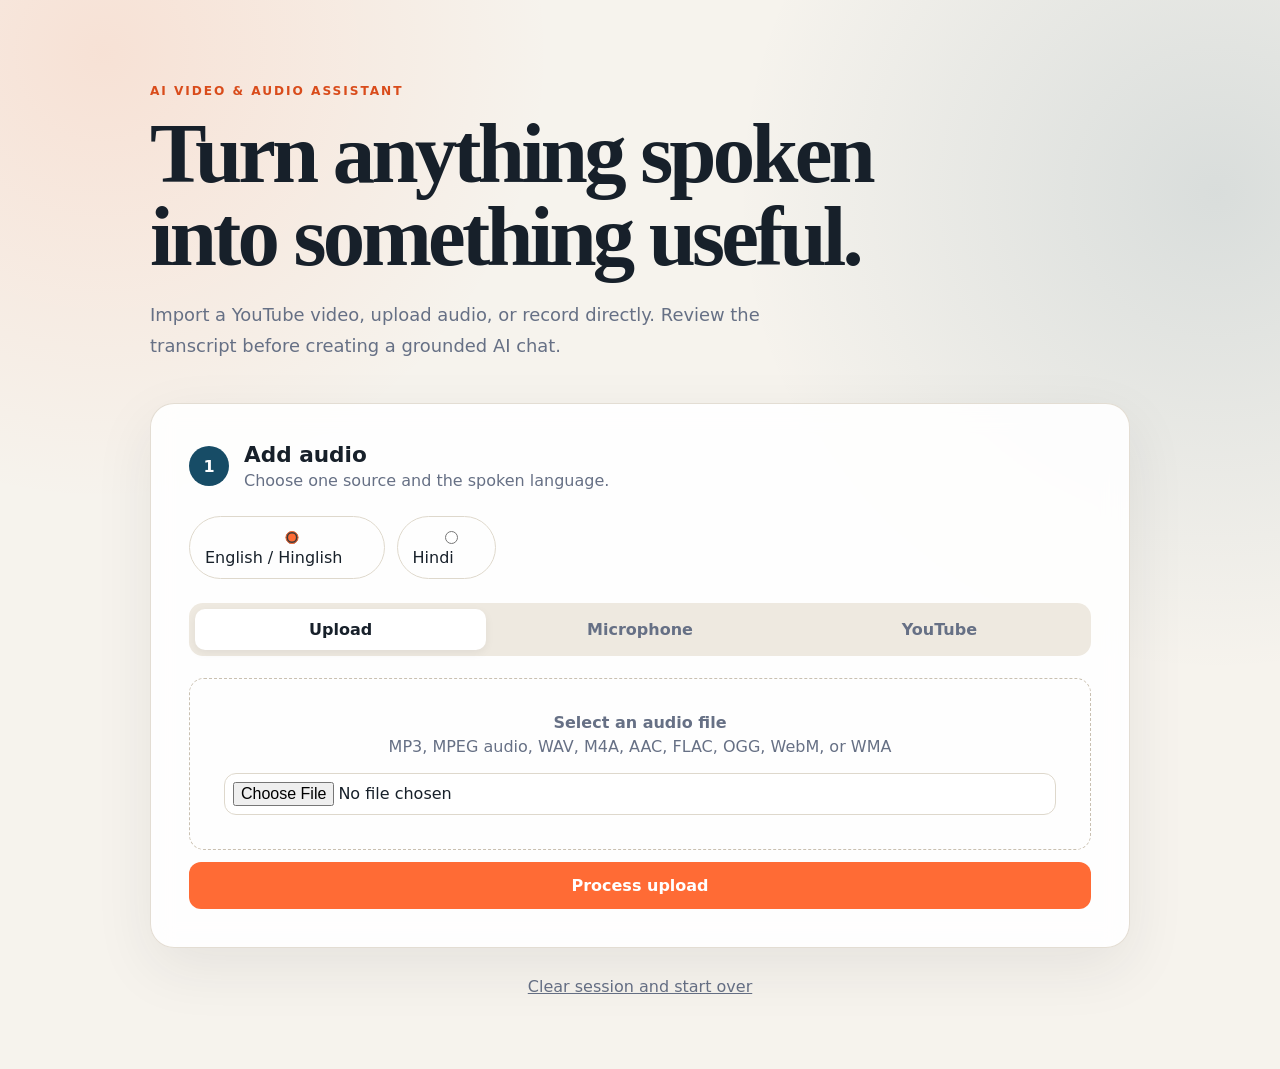
==== static/index.html @ 9956c155 "first commit" ====
<!doctype html>
<html lang="en">
<head>
  <meta charset="utf-8">
  <meta name="viewport" content="width=device-width, initial-scale=1">
  <title>AudioLens AI</title>
  <link rel="stylesheet" href="/static/styles.css">
</head>
<body>
  <main class="shell">
    <header>
      <p class="eyebrow">AI VIDEO & AUDIO ASSISTANT</p>
      <h1>Turn anything spoken into something useful.</h1>
      <p class="intro">Import a YouTube video, upload audio, or record directly. Review the transcript before creating a grounded AI chat.</p>
    </header>

    <section class="card" id="inputCard">
      <div class="step-heading"><span>1</span><div><h2>Add audio</h2><p>Choose one source and the spoken language.</p></div></div>

      <div class="language-row">
        <label><input type="radio" name="language" value="english" checked> English / Hinglish</label>
        <label><input type="radio" name="language" value="hindi"> Hindi</label>
      </div>

      <div class="tabs" role="tablist">
        <button class="tab active" data-tab="upload">Upload</button>
        <button class="tab" data-tab="record">Microphone</button>
        <button class="tab" data-tab="youtube">YouTube</button>
      </div>

      <div class="panel active" id="uploadPanel">
        <label class="drop-zone" for="audioFile">
          <strong>Select an audio file</strong>
          <span>MP3, MPEG audio, WAV, M4A, AAC, FLAC, OGG, WebM, or WMA</span>
          <input id="audioFile" type="file" accept="audio/*,.mp3,.mpeg,.mpga,.m4a,.aac,.wav,.ogg,.opus,.webm,.flac,.wma">
        </label>
        <button class="primary full" id="uploadButton">Process upload</button>
      </div>

      <div class="panel" id="recordPanel">
        <div class="recorder">
          <div class="record-state"><i id="recordDot"></i><span id="recordStatus">Ready to record</span></div>
          <span id="recordTimer">00:00</span>
        </div>
        <div class="actions">
          <button class="secondary" id="recordButton">Start recording</button>
          <button class="primary" id="recordProcessButton" disabled>Process recording</button>
        </div>
      </div>

      <div class="panel" id="youtubePanel">
        <label for="youtubeUrl">YouTube URL</label>
        <div class="inline">
          <input id="youtubeUrl" type="url" placeholder="https://youtube.com/watch?v=...">
          <button class="primary" id="youtubeButton">Process video</button>
        </div>
      </div>

      <div class="progress hidden" id="progressBox">
        <div class="spinner"></div>
        <div><strong id="progressTitle">Processing audio</strong><p id="progressText">This can take a little while on free services.</p></div>
      </div>
      <div class="log-panel hidden" id="logPanel">
        <div class="log-header">
          <strong>Processing logs</strong>
          <span id="logCount">0 events</span>
        </div>
        <div id="logList" class="log-list"></div>
      </div>
      <p class="error hidden" id="errorBox"></p>
    </section>

    <section class="card hidden" id="transcriptCard">
      <div class="step-heading"><span>2</span><div><h2>Review transcript</h2><p id="providerLabel"></p></div></div>
      <textarea id="transcriptText" spellcheck="true"></textarea>
      <div class="save-row">
        <span id="saveStatus">Review and correct anything that needs attention.</span>
        <button class="secondary" id="saveButton">Save changes</button>
        <button class="primary" id="createChatButton">Create chat</button>
      </div>
    </section>

    <section class="card hidden" id="resultCard">
      <div class="step-heading"><span>3</span><div><h2 id="resultTitle">Recording ready</h2><p>Your summary and transcript-grounded chat.</p></div></div>
      <div class="summary" id="summaryText"></div>
      <div class="chat" id="chatMessages"></div>
      <form class="chat-form" id="chatForm">
        <input id="questionInput" placeholder="Ask something about this recording..." autocomplete="off">
        <button class="primary">Ask</button>
      </form>
    </section>

    <button class="text-button" id="newSessionButton">Clear session and start over</button>
  </main>
  <script src="/static/app.js"></script>
</body>
</html>
---- static/styles.css ----
:root {
  --ink: #17202a;
  --muted: #667085;
  --paper: #f6f3ed;
  --card: rgba(255,255,255,.9);
  --line: #ded8cc;
  --accent: #ff6b35;
  --accent-dark: #d94c1b;
  --blue: #174c66;
}

* { box-sizing: border-box; }
body {
  margin: 0;
  color: var(--ink);
  background:
    radial-gradient(circle at 8% 5%, rgba(255,107,53,.13), transparent 28rem),
    radial-gradient(circle at 95% 18%, rgba(23,76,102,.13), transparent 30rem),
    var(--paper);
  font-family: Inter, ui-sans-serif, system-ui, -apple-system, BlinkMacSystemFont, "Segoe UI", sans-serif;
}

.shell { width: min(980px, calc(100% - 32px)); margin: 0 auto; padding: 72px 0; }
header { max-width: 780px; margin-bottom: 42px; }
.eyebrow { color: var(--accent-dark); font-size: .76rem; font-weight: 800; letter-spacing: .16em; }
h1 { font-family: Georgia, serif; font-size: clamp(2.6rem, 7vw, 5.3rem); line-height: .98; letter-spacing: -.045em; margin: 14px 0 22px; }
.intro { max-width: 680px; color: var(--muted); font-size: 1.12rem; line-height: 1.7; }

.card {
  margin: 22px 0;
  padding: clamp(22px, 4vw, 38px);
  border: 1px solid rgba(222,216,204,.85);
  border-radius: 24px;
  background: var(--card);
  box-shadow: 0 20px 60px rgba(33,43,54,.08);
  backdrop-filter: blur(12px);
}
.step-heading { display: flex; align-items: center; gap: 15px; margin-bottom: 26px; }
.step-heading > span { display: grid; place-items: center; width: 40px; height: 40px; border-radius: 50%; color: white; background: var(--blue); font-weight: 800; }
h2 { margin: 0 0 4px; font-size: 1.35rem; }
.step-heading p, .panel label, .save-row span { color: var(--muted); margin: 0; }

.language-row { display: flex; flex-wrap: wrap; gap: 12px; margin-bottom: 24px; }
.language-row label { padding: 11px 15px; border: 1px solid var(--line); border-radius: 999px; cursor: pointer; }
.language-row input { accent-color: var(--accent); }
.tabs { display: flex; gap: 8px; padding: 6px; background: #eee9e0; border-radius: 14px; margin-bottom: 22px; }
button { font: inherit; cursor: pointer; }
.tab { flex: 1; border: 0; background: transparent; padding: 11px; border-radius: 10px; color: var(--muted); font-weight: 700; }
.tab.active { color: var(--ink); background: white; box-shadow: 0 3px 10px rgba(0,0,0,.06); }
.panel { display: none; }
.panel.active { display: block; }
.panel > label:not(.drop-zone) { display: block; margin-bottom: 8px; font-weight: 700; }
.inline, .actions, .save-row, .chat-form { display: flex; gap: 10px; }
input, textarea {
  width: 100%;
  border: 1px solid var(--line);
  border-radius: 12px;
  background: white;
  color: var(--ink);
  padding: 14px 16px;
  font: inherit;
  outline: none;
}
input:focus, textarea:focus { border-color: var(--accent); box-shadow: 0 0 0 3px rgba(255,107,53,.12); }
.primary, .secondary {
  border-radius: 12px;
  padding: 13px 18px;
  border: 1px solid transparent;
  font-weight: 800;
  white-space: nowrap;
}
.primary { background: var(--accent); color: white; }
.primary:hover { background: var(--accent-dark); }
.secondary { background: white; border-color: var(--line); color: var(--ink); }
button:disabled { cursor: not-allowed; opacity: .45; }
.full { width: 100%; margin-top: 12px; }
.drop-zone { display: grid; gap: 5px; text-align: center; padding: 34px; border: 1.5px dashed #c9c0b1; border-radius: 15px; cursor: pointer; }
.drop-zone input { margin-top: 12px; padding: 8px; }
.recorder { display: flex; justify-content: space-between; padding: 20px; background: #f2eee7; border-radius: 14px; margin-bottom: 12px; }
.record-state { display: flex; align-items: center; gap: 9px; }
#recordDot { width: 10px; height: 10px; border-radius: 50%; background: #aaa; }
#recordDot.live { background: #e43b3b; box-shadow: 0 0 0 6px rgba(228,59,59,.12); }
.progress { display: flex; gap: 14px; align-items: center; margin-top: 22px; padding: 16px; background: #fff6e9; border-radius: 12px; }
.progress p { margin: 4px 0 0; color: var(--muted); }
.spinner { width: 25px; height: 25px; border: 3px solid #ffd8c8; border-top-color: var(--accent); border-radius: 50%; animation: spin .8s linear infinite; }
@keyframes spin { to { transform: rotate(360deg); } }
.log-panel { margin-top: 14px; border: 1px solid var(--line); border-radius: 14px; background: #141923; color: #eef2f7; overflow: hidden; }
.log-header { display: flex; justify-content: space-between; padding: 12px 14px; background: #1f2937; color: white; font-size: .9rem; }
.log-header span { color: #bac4d0; }
.log-list { max-height: 260px; overflow: auto; padding: 10px 14px; font-family: Consolas, "Courier New", monospace; font-size: .86rem; line-height: 1.55; }
.log-line { color: #d8dee9; }
.log-line.warning { color: #ffd479; }
.log-line.error { color: #ff9b9b; }
.error { color: #b42318; background: #fff0ee; padding: 13px; border-radius: 10px; }
.hidden { display: none !important; }
textarea { min-height: 360px; line-height: 1.65; resize: vertical; }
.save-row { align-items: center; margin-top: 12px; }
.save-row span { margin-right: auto; font-size: .9rem; }
.summary { line-height: 1.7; padding: 18px; border-left: 4px solid var(--accent); background: #fff8f3; margin-bottom: 22px; white-space: pre-wrap; }
.chat { display: grid; gap: 12px; max-height: 470px; overflow: auto; margin-bottom: 14px; }
.message { max-width: 82%; padding: 13px 16px; border-radius: 15px; line-height: 1.55; white-space: pre-wrap; }
.message.user { justify-self: end; color: white; background: var(--blue); border-bottom-right-radius: 4px; }
.message.assistant { background: #eee9e0; border-bottom-left-radius: 4px; }
.message.assistant { white-space: normal; }
.message.assistant p { margin: 0 0 10px; }
.message.assistant p:last-child { margin-bottom: 0; }
.message.assistant h3,
.message.assistant h4,
.message.assistant h5 {
  margin: 2px 0 8px;
  font-family: inherit;
  font-size: 1rem;
  line-height: 1.35;
  letter-spacing: 0;
}
.message.assistant ul { margin: 6px 0 10px; padding-left: 20px; }
.message.assistant li { margin: 4px 0; }
.message.assistant code {
  padding: 2px 5px;
  border-radius: 5px;
  background: rgba(23,32,42,.08);
  font-family: Consolas, "Courier New", monospace;
  font-size: .92em;
}
.text-button { display: block; margin: 28px auto 0; border: 0; background: transparent; color: var(--muted); text-decoration: underline; }

@media (max-width: 650px) {
  .shell { padding: 42px 0; }
  .inline, .save-row, .chat-form { flex-direction: column; align-items: stretch; }
  .actions { display: grid; grid-template-columns: 1fr 1fr; }
  .tabs { overflow-x: auto; }
  .tab { min-width: 105px; }
}
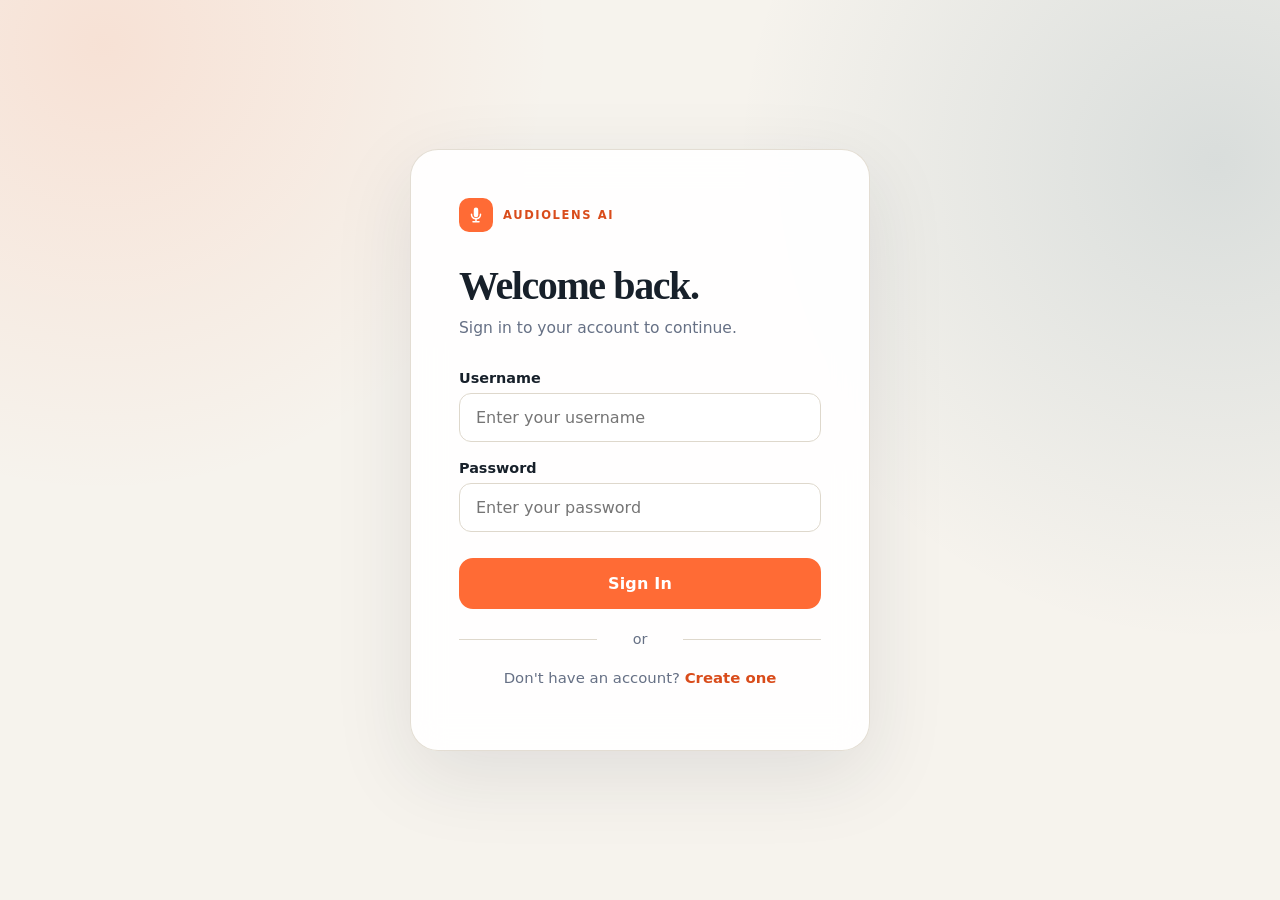
==== commit 5d413329: "feat: implement user authentication system with MongoDB and new login/register UI using JWT" ====
--- a/static/index.html
+++ b/static/index.html
@@ -1,21 +1,94 @@
 <!doctype html>
 <html lang="en">
+
 <head>
   <meta charset="utf-8">
   <meta name="viewport" content="width=device-width, initial-scale=1">
   <title>AudioLens AI</title>
   <link rel="stylesheet" href="/static/styles.css">
+  <style>
+    .user-bar {
+      display: flex;
+      justify-content: flex-end;
+      align-items: center;
+      gap: 12px;
+      margin-bottom: 28px;
+    }
+    .user-badge {
+      display: flex;
+      align-items: center;
+      gap: 8px;
+      padding: 8px 14px;
+      background: rgba(255,255,255,.8);
+      border: 1px solid var(--line);
+      border-radius: 999px;
+      font-size: .88rem;
+      font-weight: 600;
+      color: var(--ink);
+      backdrop-filter: blur(8px);
+    }
+    .user-avatar {
+      width: 28px;
+      height: 28px;
+      border-radius: 50%;
+      background: var(--blue);
+      color: white;
+      font-size: .75rem;
+      font-weight: 800;
+      display: grid;
+      place-items: center;
+      flex-shrink: 0;
+    }
+    .signout-btn {
+      padding: 8px 16px;
+      border-radius: 999px;
+      border: 1px solid var(--line);
+      background: white;
+      color: var(--muted);
+      font: inherit;
+      font-size: .88rem;
+      font-weight: 700;
+      cursor: pointer;
+      transition: color .2s, border-color .2s;
+    }
+    .signout-btn:hover {
+      color: var(--accent-dark);
+      border-color: var(--accent);
+    }
+  </style>
+  <script>
+    // Auth Guard — redirect to login if no token found
+    (function() {
+      if (!localStorage.getItem('access_token')) {
+        window.location.replace('/static/login.html');
+      }
+    })();
+  </script>
 </head>
+
 <body>
   <main class="shell">
+    <div class="user-bar">
+      <div class="user-badge">
+        <div class="user-avatar" id="userAvatar">?</div>
+        <span id="userFullName">Loading…</span>
+      </div>
+      <button class="signout-btn" id="signOutBtn">Sign out</button>
+    </div>
     <header>
       <p class="eyebrow">AI VIDEO & AUDIO ASSISTANT</p>
       <h1>Turn anything spoken into something useful.</h1>
-      <p class="intro">Import a YouTube video, upload audio, or record directly. Review the transcript before creating a grounded AI chat.</p>
+      <p class="intro">Import a YouTube video, upload audio, or record directly. Review the transcript before creating a
+        grounded AI chat.</p>
     </header>
 
     <section class="card" id="inputCard">
-      <div class="step-heading"><span>1</span><div><h2>Add audio</h2><p>Choose one source and the spoken language.</p></div></div>
+      <div class="step-heading"><span>1</span>
+        <div>
+          <h2>Add audio</h2>
+          <p>Choose one source and the spoken language.</p>
+        </div>
+      </div>
 
       <div class="language-row">
         <label><input type="radio" name="language" value="english" checked> English / Hinglish</label>
@@ -32,7 +105,8 @@
         <label class="drop-zone" for="audioFile">
           <strong>Select an audio file</strong>
           <span>MP3, MPEG audio, WAV, M4A, AAC, FLAC, OGG, WebM, or WMA</span>
-          <input id="audioFile" type="file" accept="audio/*,.mp3,.mpeg,.mpga,.m4a,.aac,.wav,.ogg,.opus,.webm,.flac,.wma">
+          <input id="audioFile" type="file"
+            accept="audio/*,.mp3,.mpeg,.mpga,.m4a,.aac,.wav,.ogg,.opus,.webm,.flac,.wma">
         </label>
         <button class="primary full" id="uploadButton">Process upload</button>
       </div>
@@ -44,7 +118,11 @@
         </div>
         <div class="actions">
           <button class="secondary" id="recordButton">Start recording</button>
-          <button class="primary" id="recordProcessButton" disabled>Process recording</button>
+          <button class="primary" id="recordProcessButton" disabled>Send recording to transcribe</button>
+        </div>
+        <div class="record-playback hidden" id="recordPlaybackRow">
+          <audio id="recordingPlayback" controls></audio>
+          <button class="secondary" id="listenRecordingButton">Listen to recording</button>
         </div>
       </div>
 
@@ -58,7 +136,9 @@
 
       <div class="progress hidden" id="progressBox">
         <div class="spinner"></div>
-        <div><strong id="progressTitle">Processing audio</strong><p id="progressText">This can take a little while on free services.</p></div>
+        <div><strong id="progressTitle">Processing audio</strong>
+          <p id="progressText">This can take a little while on free services.</p>
+        </div>
       </div>
       <div class="log-panel hidden" id="logPanel">
         <div class="log-header">
@@ -71,7 +151,12 @@
     </section>
 
     <section class="card hidden" id="transcriptCard">
-      <div class="step-heading"><span>2</span><div><h2>Review transcript</h2><p id="providerLabel"></p></div></div>
+      <div class="step-heading"><span>2</span>
+        <div>
+          <h2>Review transcript</h2>
+          <p id="providerLabel"></p>
+        </div>
+      </div>
       <textarea id="transcriptText" spellcheck="true"></textarea>
       <div class="save-row">
         <span id="saveStatus">Review and correct anything that needs attention.</span>
@@ -81,7 +166,12 @@
     </section>
 
     <section class="card hidden" id="resultCard">
-      <div class="step-heading"><span>3</span><div><h2 id="resultTitle">Recording ready</h2><p>Your summary and transcript-grounded chat.</p></div></div>
+      <div class="step-heading"><span>3</span>
+        <div>
+          <h2 id="resultTitle">Recording ready</h2>
+          <p>Your summary and transcript-grounded chat.</p>
+        </div>
+      </div>
       <div class="summary" id="summaryText"></div>
       <div class="chat" id="chatMessages"></div>
       <form class="chat-form" id="chatForm">
@@ -94,4 +184,5 @@
   </main>
   <script src="/static/app.js"></script>
 </body>
-</html>
+
+</html>
--- a/static/styles.css
+++ b/static/styles.css
@@ -2,56 +2,172 @@
   --ink: #17202a;
   --muted: #667085;
   --paper: #f6f3ed;
-  --card: rgba(255,255,255,.9);
+  --card: rgba(255, 255, 255, .9);
   --line: #ded8cc;
   --accent: #ff6b35;
   --accent-dark: #d94c1b;
   --blue: #174c66;
 }
 
-* { box-sizing: border-box; }
+* {
+  box-sizing: border-box;
+}
+
 body {
   margin: 0;
   color: var(--ink);
   background:
-    radial-gradient(circle at 8% 5%, rgba(255,107,53,.13), transparent 28rem),
-    radial-gradient(circle at 95% 18%, rgba(23,76,102,.13), transparent 30rem),
+    radial-gradient(circle at 8% 5%, rgba(255, 107, 53, .13), transparent 28rem),
+    radial-gradient(circle at 95% 18%, rgba(23, 76, 102, .13), transparent 30rem),
     var(--paper);
   font-family: Inter, ui-sans-serif, system-ui, -apple-system, BlinkMacSystemFont, "Segoe UI", sans-serif;
 }
 
-.shell { width: min(980px, calc(100% - 32px)); margin: 0 auto; padding: 72px 0; }
-header { max-width: 780px; margin-bottom: 42px; }
-.eyebrow { color: var(--accent-dark); font-size: .76rem; font-weight: 800; letter-spacing: .16em; }
-h1 { font-family: Georgia, serif; font-size: clamp(2.6rem, 7vw, 5.3rem); line-height: .98; letter-spacing: -.045em; margin: 14px 0 22px; }
-.intro { max-width: 680px; color: var(--muted); font-size: 1.12rem; line-height: 1.7; }
+.shell {
+  width: min(980px, calc(100% - 32px));
+  margin: 0 auto;
+  padding: 72px 0;
+}
+
+header {
+  max-width: 780px;
+  margin-bottom: 42px;
+}
+
+.eyebrow {
+  color: var(--accent-dark);
+  font-size: .76rem;
+  font-weight: 800;
+  letter-spacing: .16em;
+}
+
+h1 {
+  font-family: Georgia, serif;
+  font-size: clamp(2.6rem, 7vw, 5.3rem);
+  line-height: .98;
+  letter-spacing: -.045em;
+  margin: 14px 0 22px;
+}
+
+.intro {
+  max-width: 680px;
+  color: var(--muted);
+  font-size: 1.12rem;
+  line-height: 1.7;
+}
 
 .card {
   margin: 22px 0;
   padding: clamp(22px, 4vw, 38px);
-  border: 1px solid rgba(222,216,204,.85);
+  border: 1px solid rgba(222, 216, 204, .85);
   border-radius: 24px;
   background: var(--card);
-  box-shadow: 0 20px 60px rgba(33,43,54,.08);
+  box-shadow: 0 20px 60px rgba(33, 43, 54, .08);
   backdrop-filter: blur(12px);
 }
-.step-heading { display: flex; align-items: center; gap: 15px; margin-bottom: 26px; }
-.step-heading > span { display: grid; place-items: center; width: 40px; height: 40px; border-radius: 50%; color: white; background: var(--blue); font-weight: 800; }
-h2 { margin: 0 0 4px; font-size: 1.35rem; }
-.step-heading p, .panel label, .save-row span { color: var(--muted); margin: 0; }
-
-.language-row { display: flex; flex-wrap: wrap; gap: 12px; margin-bottom: 24px; }
-.language-row label { padding: 11px 15px; border: 1px solid var(--line); border-radius: 999px; cursor: pointer; }
-.language-row input { accent-color: var(--accent); }
-.tabs { display: flex; gap: 8px; padding: 6px; background: #eee9e0; border-radius: 14px; margin-bottom: 22px; }
-button { font: inherit; cursor: pointer; }
-.tab { flex: 1; border: 0; background: transparent; padding: 11px; border-radius: 10px; color: var(--muted); font-weight: 700; }
-.tab.active { color: var(--ink); background: white; box-shadow: 0 3px 10px rgba(0,0,0,.06); }
-.panel { display: none; }
-.panel.active { display: block; }
-.panel > label:not(.drop-zone) { display: block; margin-bottom: 8px; font-weight: 700; }
-.inline, .actions, .save-row, .chat-form { display: flex; gap: 10px; }
-input, textarea {
+
+.step-heading {
+  display: flex;
+  align-items: center;
+  gap: 15px;
+  margin-bottom: 26px;
+}
+
+.step-heading>span {
+  display: grid;
+  place-items: center;
+  width: 40px;
+  height: 40px;
+  border-radius: 50%;
+  color: white;
+  background: var(--blue);
+  font-weight: 800;
+}
+
+h2 {
+  margin: 0 0 4px;
+  font-size: 1.35rem;
+}
+
+.step-heading p,
+.panel label,
+.save-row span {
+  color: var(--muted);
+  margin: 0;
+}
+
+.language-row {
+  display: flex;
+  flex-wrap: wrap;
+  gap: 12px;
+  margin-bottom: 24px;
+}
+
+.language-row label {
+  padding: 11px 15px;
+  border: 1px solid var(--line);
+  border-radius: 999px;
+  cursor: pointer;
+}
+
+.language-row input {
+  accent-color: var(--accent);
+}
+
+.tabs {
+  display: flex;
+  gap: 8px;
+  padding: 6px;
+  background: #eee9e0;
+  border-radius: 14px;
+  margin-bottom: 22px;
+}
+
+button {
+  font: inherit;
+  cursor: pointer;
+}
+
+.tab {
+  flex: 1;
+  border: 0;
+  background: transparent;
+  padding: 11px;
+  border-radius: 10px;
+  color: var(--muted);
+  font-weight: 700;
+}
+
+.tab.active {
+  color: var(--ink);
+  background: white;
+  box-shadow: 0 3px 10px rgba(0, 0, 0, .06);
+}
+
+.panel {
+  display: none;
+}
+
+.panel.active {
+  display: block;
+}
+
+.panel>label:not(.drop-zone) {
+  display: block;
+  margin-bottom: 8px;
+  font-weight: 700;
+}
+
+.inline,
+.actions,
+.save-row,
+.chat-form {
+  display: flex;
+  gap: 10px;
+}
+
+input,
+textarea {
   width: 100%;
   border: 1px solid var(--line);
   border-radius: 12px;
@@ -61,49 +177,249 @@
   font: inherit;
   outline: none;
 }
-input:focus, textarea:focus { border-color: var(--accent); box-shadow: 0 0 0 3px rgba(255,107,53,.12); }
-.primary, .secondary {
+
+input:focus,
+textarea:focus {
+  border-color: var(--accent);
+  box-shadow: 0 0 0 3px rgba(255, 107, 53, .12);
+}
+
+.primary,
+.secondary {
   border-radius: 12px;
   padding: 13px 18px;
   border: 1px solid transparent;
   font-weight: 800;
   white-space: nowrap;
 }
-.primary { background: var(--accent); color: white; }
-.primary:hover { background: var(--accent-dark); }
-.secondary { background: white; border-color: var(--line); color: var(--ink); }
-button:disabled { cursor: not-allowed; opacity: .45; }
-.full { width: 100%; margin-top: 12px; }
-.drop-zone { display: grid; gap: 5px; text-align: center; padding: 34px; border: 1.5px dashed #c9c0b1; border-radius: 15px; cursor: pointer; }
-.drop-zone input { margin-top: 12px; padding: 8px; }
-.recorder { display: flex; justify-content: space-between; padding: 20px; background: #f2eee7; border-radius: 14px; margin-bottom: 12px; }
-.record-state { display: flex; align-items: center; gap: 9px; }
-#recordDot { width: 10px; height: 10px; border-radius: 50%; background: #aaa; }
-#recordDot.live { background: #e43b3b; box-shadow: 0 0 0 6px rgba(228,59,59,.12); }
-.progress { display: flex; gap: 14px; align-items: center; margin-top: 22px; padding: 16px; background: #fff6e9; border-radius: 12px; }
-.progress p { margin: 4px 0 0; color: var(--muted); }
-.spinner { width: 25px; height: 25px; border: 3px solid #ffd8c8; border-top-color: var(--accent); border-radius: 50%; animation: spin .8s linear infinite; }
-@keyframes spin { to { transform: rotate(360deg); } }
-.log-panel { margin-top: 14px; border: 1px solid var(--line); border-radius: 14px; background: #141923; color: #eef2f7; overflow: hidden; }
-.log-header { display: flex; justify-content: space-between; padding: 12px 14px; background: #1f2937; color: white; font-size: .9rem; }
-.log-header span { color: #bac4d0; }
-.log-list { max-height: 260px; overflow: auto; padding: 10px 14px; font-family: Consolas, "Courier New", monospace; font-size: .86rem; line-height: 1.55; }
-.log-line { color: #d8dee9; }
-.log-line.warning { color: #ffd479; }
-.log-line.error { color: #ff9b9b; }
-.error { color: #b42318; background: #fff0ee; padding: 13px; border-radius: 10px; }
-.hidden { display: none !important; }
-textarea { min-height: 360px; line-height: 1.65; resize: vertical; }
-.save-row { align-items: center; margin-top: 12px; }
-.save-row span { margin-right: auto; font-size: .9rem; }
-.summary { line-height: 1.7; padding: 18px; border-left: 4px solid var(--accent); background: #fff8f3; margin-bottom: 22px; white-space: pre-wrap; }
-.chat { display: grid; gap: 12px; max-height: 470px; overflow: auto; margin-bottom: 14px; }
-.message { max-width: 82%; padding: 13px 16px; border-radius: 15px; line-height: 1.55; white-space: pre-wrap; }
-.message.user { justify-self: end; color: white; background: var(--blue); border-bottom-right-radius: 4px; }
-.message.assistant { background: #eee9e0; border-bottom-left-radius: 4px; }
-.message.assistant { white-space: normal; }
-.message.assistant p { margin: 0 0 10px; }
-.message.assistant p:last-child { margin-bottom: 0; }
+
+.primary {
+  background: var(--accent);
+  color: white;
+}
+
+.primary:hover {
+  background: var(--accent-dark);
+}
+
+.secondary {
+  background: white;
+  border-color: var(--line);
+  color: var(--ink);
+}
+
+button:disabled {
+  cursor: not-allowed;
+  opacity: .45;
+}
+
+.full {
+  width: 100%;
+  margin-top: 12px;
+}
+
+.drop-zone {
+  display: grid;
+  gap: 5px;
+  text-align: center;
+  padding: 34px;
+  border: 1.5px dashed #c9c0b1;
+  border-radius: 15px;
+  cursor: pointer;
+}
+
+.drop-zone input {
+  margin-top: 12px;
+  padding: 8px;
+}
+
+.recorder {
+  display: flex;
+  justify-content: space-between;
+  padding: 20px;
+  background: #f2eee7;
+  border-radius: 14px;
+  margin-bottom: 12px;
+}
+
+.record-state {
+  display: flex;
+  align-items: center;
+  gap: 9px;
+}
+
+#recordDot {
+  width: 10px;
+  height: 10px;
+  border-radius: 50%;
+  background: #aaa;
+}
+
+#recordDot.live {
+  background: #e43b3b;
+  box-shadow: 0 0 0 6px rgba(228, 59, 59, .12);
+}
+
+.record-playback {
+  display: grid;
+  gap: 10px;
+  margin-top: 16px;
+}
+
+.record-playback audio {
+  width: 100%;
+  border-radius: 12px;
+}
+
+.progress {
+  display: flex;
+  gap: 14px;
+  align-items: center;
+  margin-top: 22px;
+  padding: 16px;
+  background: #fff6e9;
+  border-radius: 12px;
+}
+
+.progress p {
+  margin: 4px 0 0;
+  color: var(--muted);
+}
+
+.spinner {
+  width: 25px;
+  height: 25px;
+  border: 3px solid #ffd8c8;
+  border-top-color: var(--accent);
+  border-radius: 50%;
+  animation: spin .8s linear infinite;
+}
+
+@keyframes spin {
+  to {
+    transform: rotate(360deg);
+  }
+}
+
+.log-panel {
+  margin-top: 14px;
+  border: 1px solid var(--line);
+  border-radius: 14px;
+  background: #141923;
+  color: #eef2f7;
+  overflow: hidden;
+}
+
+.log-header {
+  display: flex;
+  justify-content: space-between;
+  padding: 12px 14px;
+  background: #1f2937;
+  color: white;
+  font-size: .9rem;
+}
+
+.log-header span {
+  color: #bac4d0;
+}
+
+.log-list {
+  max-height: 260px;
+  overflow: auto;
+  padding: 10px 14px;
+  font-family: Consolas, "Courier New", monospace;
+  font-size: .86rem;
+  line-height: 1.55;
+}
+
+.log-line {
+  color: #d8dee9;
+}
+
+.log-line.warning {
+  color: #ffd479;
+}
+
+.log-line.error {
+  color: #ff9b9b;
+}
+
+.error {
+  color: #b42318;
+  background: #fff0ee;
+  padding: 13px;
+  border-radius: 10px;
+}
+
+.hidden {
+  display: none !important;
+}
+
+textarea {
+  min-height: 360px;
+  line-height: 1.65;
+  resize: vertical;
+}
+
+.save-row {
+  align-items: center;
+  margin-top: 12px;
+}
+
+.save-row span {
+  margin-right: auto;
+  font-size: .9rem;
+}
+
+.summary {
+  line-height: 1.7;
+  padding: 18px;
+  border-left: 4px solid var(--accent);
+  background: #fff8f3;
+  margin-bottom: 22px;
+  white-space: pre-wrap;
+}
+
+.chat {
+  display: grid;
+  gap: 12px;
+  max-height: 470px;
+  overflow: auto;
+  margin-bottom: 14px;
+}
+
+.message {
+  max-width: 82%;
+  padding: 13px 16px;
+  border-radius: 15px;
+  line-height: 1.55;
+  white-space: pre-wrap;
+}
+
+.message.user {
+  justify-self: end;
+  color: white;
+  background: var(--blue);
+  border-bottom-right-radius: 4px;
+}
+
+.message.assistant {
+  background: #eee9e0;
+  border-bottom-left-radius: 4px;
+}
+
+.message.assistant {
+  white-space: normal;
+}
+
+.message.assistant p {
+  margin: 0 0 10px;
+}
+
+.message.assistant p:last-child {
+  margin-bottom: 0;
+}
+
 .message.assistant h3,
 .message.assistant h4,
 .message.assistant h5 {
@@ -113,21 +429,55 @@
   line-height: 1.35;
   letter-spacing: 0;
 }
-.message.assistant ul { margin: 6px 0 10px; padding-left: 20px; }
-.message.assistant li { margin: 4px 0; }
+
+.message.assistant ul {
+  margin: 6px 0 10px;
+  padding-left: 20px;
+}
+
+.message.assistant li {
+  margin: 4px 0;
+}
+
 .message.assistant code {
   padding: 2px 5px;
   border-radius: 5px;
-  background: rgba(23,32,42,.08);
+  background: rgba(23, 32, 42, .08);
   font-family: Consolas, "Courier New", monospace;
   font-size: .92em;
 }
-.text-button { display: block; margin: 28px auto 0; border: 0; background: transparent; color: var(--muted); text-decoration: underline; }
+
+.text-button {
+  display: block;
+  margin: 28px auto 0;
+  border: 0;
+  background: transparent;
+  color: var(--muted);
+  text-decoration: underline;
+}
 
 @media (max-width: 650px) {
-  .shell { padding: 42px 0; }
-  .inline, .save-row, .chat-form { flex-direction: column; align-items: stretch; }
-  .actions { display: grid; grid-template-columns: 1fr 1fr; }
-  .tabs { overflow-x: auto; }
-  .tab { min-width: 105px; }
-}
+  .shell {
+    padding: 42px 0;
+  }
+
+  .inline,
+  .save-row,
+  .chat-form {
+    flex-direction: column;
+    align-items: stretch;
+  }
+
+  .actions {
+    display: grid;
+    grid-template-columns: 1fr 1fr;
+  }
+
+  .tabs {
+    overflow-x: auto;
+  }
+
+  .tab {
+    min-width: 105px;
+  }
+}
